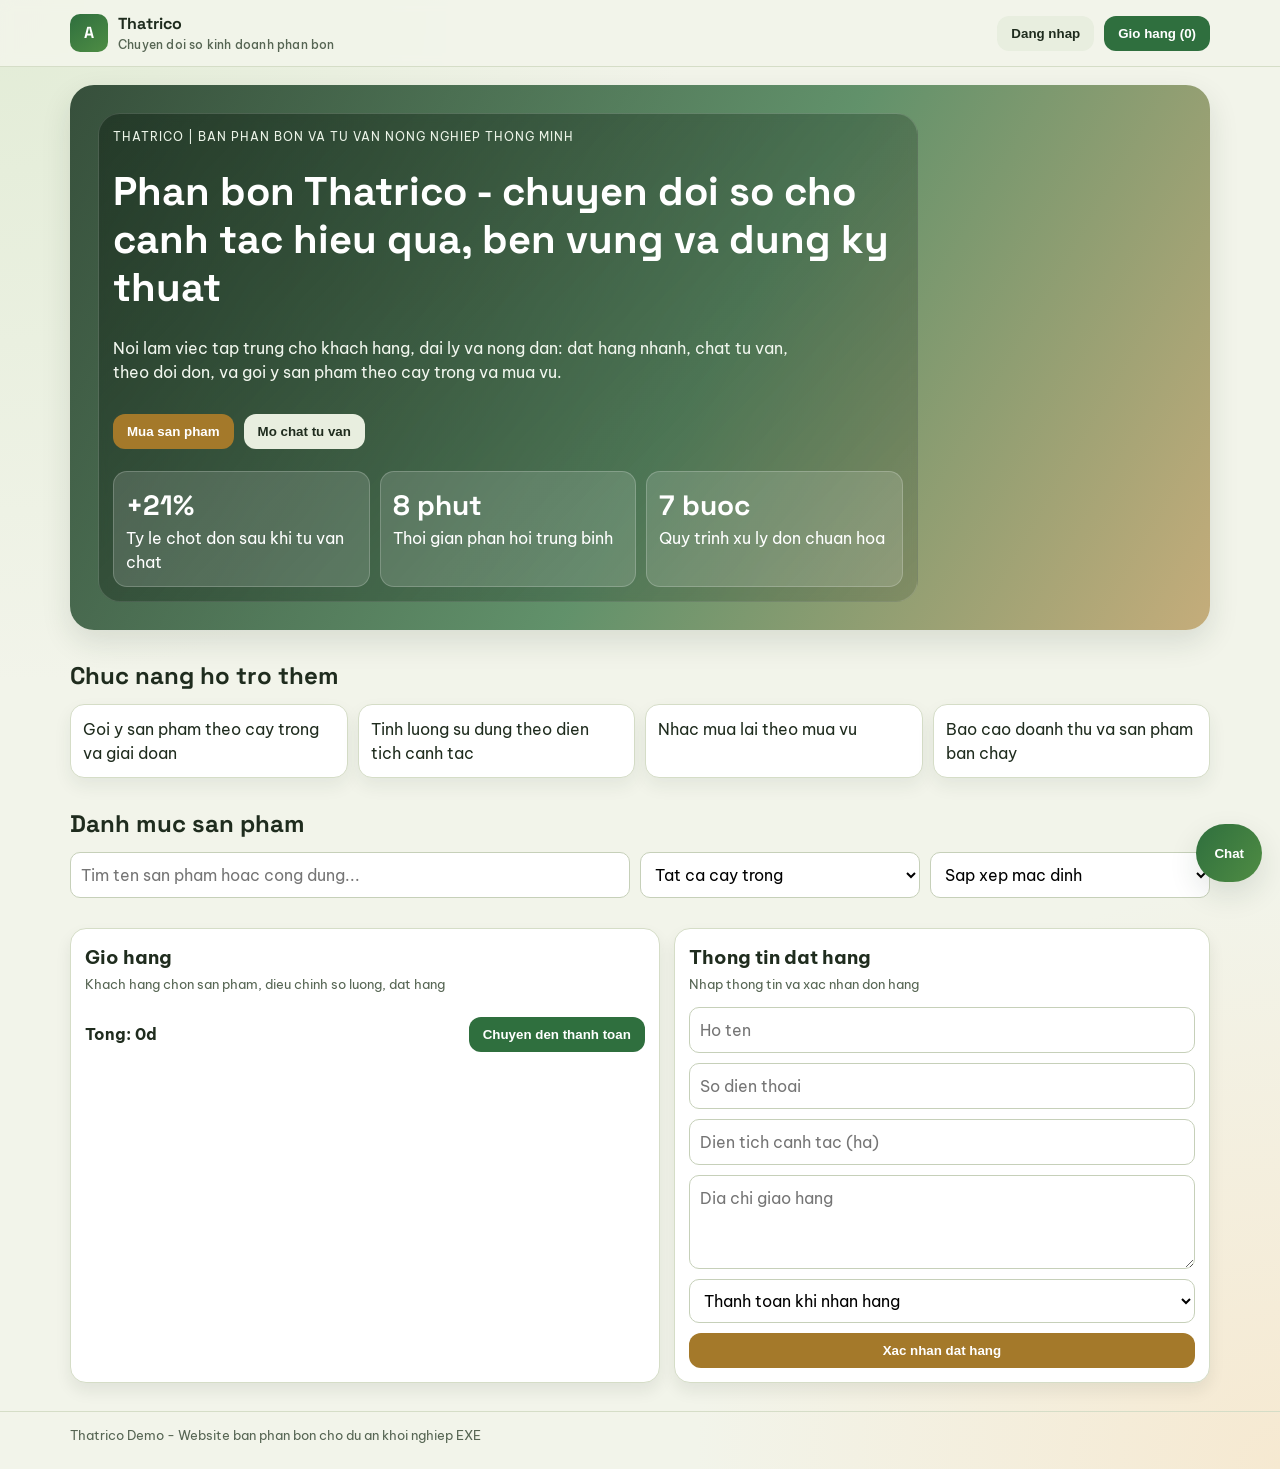
==== frontend/index.html @ 2e9a16a9 "Initial commit: Spring Boot backend with frontend integration" ====
<!doctype html>
<html lang="vi">
<head>
  <meta charset="UTF-8" />
  <meta name="viewport" content="width=device-width, initial-scale=1.0" />
  <title>Thatrico - Phân bón thông minh cho nông dân</title>
  <link rel="preconnect" href="https://fonts.googleapis.com" />
  <link rel="preconnect" href="https://fonts.gstatic.com" crossorigin />
  <link href="https://fonts.googleapis.com/css2?family=Be+Vietnam+Pro:wght@400;500;600;700;800&family=Space+Grotesk:wght@500;700&display=swap" rel="stylesheet" />
  <link rel="stylesheet" href="styles.css" />
</head>
<body>
  <header class="topbar">
    <div class="container topbar-inner">
      <a class="logo" href="#">
        <span class="logo-mark">A</span>
        <span class="logo-text">
          Thatrico
          <small>Chuyen doi so kinh doanh phan bon</small>
        </span>
      </a>
      <nav class="top-actions">
        <button id="authBtn" class="btn btn-ghost">Dang nhap</button>
        <button id="openCart" class="btn btn-primary">Gio hang (<span id="cartCount">0</span>)</button>
      </nav>
    </div>
  </header>

  <main>
    <section class="hero container">
      <div class="hero-overlay">
        <div class="hero-copy">
          <p class="eyebrow">Thatrico | Ban phan bon va tu van nong nghiep thong minh</p>
          <h1>Phan bon Thatrico - chuyen doi so cho canh tac hieu qua, ben vung va dung ky thuat</h1>
          <p class="hero-desc">
            Noi lam viec tap trung cho khach hang, dai ly va nong dan: dat hang nhanh, chat tu van,
            theo doi don, va goi y san pham theo cay trong va mua vu.
          </p>
          <div class="hero-cta">
            <button class="btn btn-secondary" data-scroll="#catalog">Mua san pham</button>
            <button class="btn btn-ghost" id="openChatFromHero">Mo chat tu van</button>
          </div>
          <div class="hero-metrics">
            <article class="kpi-card">
              <strong>+21%</strong>
              <span>Ty le chot don sau khi tu van chat</span>
            </article>
            <article class="kpi-card">
              <strong>8 phut</strong>
              <span>Thoi gian phan hoi trung binh</span>
            </article>
            <article class="kpi-card">
              <strong>7 buoc</strong>
              <span>Quy trinh xu ly don chuan hoa</span>
            </article>
          </div>
        </div>
      </div>
    </section>

    <section class="features container">
      <h2>Chuc nang ho tro them</h2>
      <div class="feature-grid">
        <div class="feature-item">Goi y san pham theo cay trong va giai doan</div>
        <div class="feature-item">Tinh luong su dung theo dien tich canh tac</div>
        <div class="feature-item">Nhac mua lai theo mua vu</div>
        <div class="feature-item">Bao cao doanh thu va san pham ban chay</div>
      </div>
    </section>

    <section id="catalog" class="container catalog-wrap">
      <h2>Danh muc san pham</h2>
      <div class="filters">
        <input id="searchInput" type="text" placeholder="Tim ten san pham hoac cong dung..." />
        <select id="cropFilter">
          <option value="all">Tat ca cay trong</option>
          <option value="lua">Lua</option>
          <option value="cafe">Ca phe</option>
          <option value="rau">Rau mau</option>
          <option value="cay-an-trai">Cay an trai</option>
        </select>
        <select id="sortFilter">
          <option value="default">Sap xep mac dinh</option>
          <option value="priceAsc">Gia tang dan</option>
          <option value="priceDesc">Gia giam dan</option>
        </select>
      </div>
      <div id="productGrid" class="product-grid"></div>
    </section>

    <section class="container flow-layout">
      <article class="panel">
        <div class="panel-head">
          <h3>Gio hang</h3>
          <p>Khach hang chon san pham, dieu chinh so luong, dat hang</p>
        </div>
        <div id="cartItems" class="list"></div>
        <div id="cartQuoteInfo" class="muted cart-quote"></div>
        <div class="panel-foot">
          <strong>Tong: <span id="cartTotal">0d</span></strong>
          <button id="checkoutBtn" class="btn btn-primary">Chuyen den thanh toan</button>
        </div>
      </article>

      <article class="panel">
        <div class="panel-head">
          <h3>Thong tin dat hang</h3>
          <p>Nhap thong tin va xac nhan don hang</p>
        </div>
        <form id="orderForm" class="checkout-form">
          <input id="customerName" type="text" placeholder="Ho ten" required />
          <input id="customerPhone" type="tel" placeholder="So dien thoai" required />
          <input id="customerArea" type="text" placeholder="Dien tich canh tac (ha)" />
          <textarea id="customerAddress" rows="3" placeholder="Dia chi giao hang" required></textarea>
          <select id="paymentMethod">
            <option value="COD">Thanh toan khi nhan hang</option>
            <option value="Bank">Chuyen khoan ngan hang</option>
          </select>
          <button type="submit" class="btn btn-secondary">Xac nhan dat hang</button>
        </form>
      </article>
    </section>
  </main>

  <button id="chatToggle" class="chat-toggle" aria-label="Mo chat">Chat</button>

  <section id="chatBox" class="chatbox hidden" aria-label="Khung chat tu van">
    <div class="chat-head">Tro ly nong nghiep</div>
    <div id="chatLog" class="chat-log"></div>
    <div class="quick-ask">
      <button class="chip" data-question="Toi trong lua, can tang de nhanh">Lua can tang de nhanh</button>
      <button class="chip" data-question="Ca phe bi vang la thi dung gi">Ca phe vang la</button>
      <button class="chip" data-question="Goi y combo cho rau an la">Combo rau mau</button>
    </div>
    <form id="chatForm" class="chat-input">
      <input id="chatInput" type="text" placeholder="Nhap cau hoi cua ban..." />
      <button class="btn btn-primary" type="submit">Gui</button>
    </form>
  </section>

  <footer class="footer">
    <div class="container">Thatrico Demo - Website ban phan bon cho du an khoi nghiep EXE</div>
  </footer>

  <div id="authModal" class="auth-modal hidden" aria-hidden="true">
    <div class="auth-modal-backdrop" data-auth-close></div>
    <section class="auth-modal-panel" role="dialog" aria-modal="true" aria-labelledby="authModalTitle">
      <button class="auth-modal-close" type="button" data-auth-close aria-label="Dong popup">&times;</button>
      <div class="auth-modal-header">
        <p class="eyebrow">Tai khoan Thatrico</p>
        <h2 id="authModalTitle">Dang nhap hoac dang ky</h2>
        <p>Dang nhap chi can so dien thoai / email va mat khau. Dang ky bang Gmail + OTP va co them so dien thoai de ho tro dang nhap.</p>
      </div>

      <div class="auth-tabs">
        <button class="btn btn-ghost auth-tab active" type="button" data-auth-tab="login">Dang nhap</button>
        <button class="btn btn-ghost auth-tab" type="button" data-auth-tab="register">Dang ky</button>
      </div>

      <div class="auth-panels">
        <form id="loginForm" class="checkout-form auth-panel active" data-auth-panel="login">
          <input id="loginIdentifier" type="text" placeholder="So dien thoai / Email" required />
          <input id="loginPassword" type="password" placeholder="Mat khau" required />
          <button type="submit" class="btn btn-primary">Dang nhap</button>
        </form>

        <form id="registerForm" class="checkout-form auth-panel hidden" data-auth-panel="register">
          <input id="registerName" type="text" placeholder="Ten tai khoan" required />
          <input id="registerPhone" type="tel" placeholder="So dien thoai" required />
          <input id="registerEmail" type="email" placeholder="Email Gmail" required />
          <input id="registerPassword" type="password" placeholder="Mat khau toi thieu 6 ky tu" required />
          <button type="button" id="requestOtpBtn" class="btn btn-secondary">Gui OTP</button>
          <div id="otpBlock" class="hidden">
            <input id="registerOtp" type="text" inputmode="numeric" placeholder="Nhap ma OTP" />
            <button type="submit" class="btn btn-primary">Xac thuc va tao tai khoan</button>
          </div>
        </form>

        <div id="authStatus" class="auth-status muted"></div>
      </div>
    </section>
  </div>

  <script src="app.js"></script>
</body>
</html>
---- frontend/styles.css ----
:root {
  --bg: #f2f4ea;
  --surface: #ffffff;
  --surface-2: #f7faef;
  --line: #d5ddc7;
  --text: #1f2c1e;
  --muted: #566553;
  --brand: #2f6f3e;
  --brand-2: #a4792a;
  --accent: #203f2f;
  --danger: #ae3c35;
  --radius: 16px;
  --shadow: 0 12px 30px rgba(26, 47, 30, 0.12);
}

* {
  box-sizing: border-box;
}

html,
body {
  margin: 0;
  padding: 0;
}

body {
  color: var(--text);
  background:
    radial-gradient(circle at 0% 0%, #e2ecd6 0, transparent 35%),
    radial-gradient(circle at 100% 100%, #f6e9d1 0, transparent 30%),
    var(--bg);
  font-family: "Be Vietnam Pro", "Segoe UI", sans-serif;
  line-height: 1.5;
}

.container {
  width: min(1140px, 92%);
  margin-inline: auto;
}

.topbar {
  position: sticky;
  top: 0;
  z-index: 40;
  border-bottom: 1px solid var(--line);
  background: rgba(242, 244, 234, 0.9);
  backdrop-filter: blur(6px);
}

.topbar-inner {
  display: flex;
  align-items: center;
  justify-content: space-between;
  gap: 14px;
  padding: 12px 0;
}

.logo {
  text-decoration: none;
  color: inherit;
  display: flex;
  align-items: center;
  gap: 10px;
}

.logo-mark {
  width: 38px;
  height: 38px;
  display: grid;
  place-items: center;
  border-radius: 10px;
  background: linear-gradient(145deg, var(--brand), #4e8d44);
  color: #fff;
  font-family: "Space Grotesk", sans-serif;
  font-weight: 700;
}

.logo-text {
  font-weight: 800;
  font-family: "Space Grotesk", sans-serif;
  letter-spacing: 0.2px;
}

.logo-text small {
  display: block;
  font-size: 12px;
  color: var(--muted);
  font-weight: 500;
  font-family: "Be Vietnam Pro", sans-serif;
}

.top-actions {
  display: flex;
  gap: 10px;
}

.btn {
  border: none;
  border-radius: 12px;
  padding: 10px 14px;
  font-weight: 600;
  cursor: pointer;
  transition: transform 0.15s ease, opacity 0.2s ease, background-color 0.2s ease;
}

.btn:hover {
  transform: translateY(-1px);
}

.btn-primary {
  color: #fff;
  background: var(--brand);
}

.btn-secondary {
  color: #fff;
  background: var(--brand-2);
}

.btn-ghost {
  color: var(--text);
  background: #e8eedf;
}

.hero {
  margin-top: 18px;
  overflow: hidden;
  border-radius: 24px;
  box-shadow: var(--shadow);
  background: linear-gradient(120deg, rgba(21, 49, 29, 0.84), rgba(47, 111, 62, 0.74) 55%, rgba(164, 121, 42, 0.58)), url("Picture/phanbonHomePage.jpg") center/cover no-repeat;
  color: #fff;
}

.hero-overlay {
  min-height: 420px;
  padding: 28px;
  display: flex;
  align-items: stretch;
}

.hero-copy {
  width: min(820px, 100%);
  display: flex;
  flex-direction: column;
  justify-content: center;
  gap: 14px;
  padding: 14px;
  background: linear-gradient(135deg, rgba(11, 27, 15, 0.44), rgba(11, 27, 15, 0.14));
  border: 1px solid rgba(255, 255, 255, 0.14);
  border-radius: 22px;
  backdrop-filter: blur(4px);
}

.hero-metrics {
  display: grid;
  grid-template-columns: repeat(3, minmax(0, 1fr));
  gap: 10px;
  margin-top: 8px;
}

.eyebrow {
  margin: 0;
  color: #ecf4e8;
  text-transform: uppercase;
  letter-spacing: 1px;
  font-size: 12px;
}

.hero h1 {
  margin: 8px 0 10px;
  line-height: 1.2;
  font-family: "Space Grotesk", sans-serif;
  font-size: clamp(28px, 4vw, 40px);
}

.hero-desc {
  margin: 0;
  color: #f2f7ef;
  max-width: 62ch;
}

.hero-cta {
  margin-top: 16px;
  display: flex;
  gap: 10px;
  flex-wrap: wrap;
}

.hero-right {
  display: grid;
  gap: 10px;
}

.kpi-card {
  background: rgba(255, 255, 255, 0.14);
  border: 1px solid rgba(255, 255, 255, 0.2);
  border-radius: 14px;
  padding: 12px;
}

.kpi-card strong {
  display: block;
  font-size: 28px;
  font-family: "Space Grotesk", sans-serif;
}

.features,
.catalog-wrap {
  margin-top: 28px;
}

.auth-section {
  margin-top: 28px;
}

.auth-modal {
  position: fixed;
  inset: 0;
  z-index: 120;
  display: grid;
  place-items: center;
}

.auth-modal-backdrop {
  position: absolute;
  inset: 0;
  background: rgba(16, 30, 18, 0.58);
  backdrop-filter: blur(5px);
}

.auth-modal-panel {
  position: relative;
  width: min(720px, calc(100vw - 24px));
  max-height: calc(100vh - 24px);
  overflow: auto;
  border-radius: 24px;
  border: 1px solid rgba(255, 255, 255, 0.16);
  background: rgba(252, 254, 249, 0.98);
  box-shadow: 0 24px 70px rgba(18, 34, 19, 0.35);
  padding: 22px;
}

.auth-modal-close {
  position: absolute;
  top: 12px;
  right: 14px;
  border: none;
  background: transparent;
  color: var(--muted);
  font-size: 34px;
  line-height: 1;
  cursor: pointer;
}

.auth-modal-header h2 {
  margin: 4px 0 8px;
  font-family: "Space Grotesk", sans-serif;
}

.auth-modal-header p {
  margin: 0;
  color: var(--muted);
}

.auth-tabs {
  display: flex;
  gap: 8px;
  flex-wrap: wrap;
  margin-top: 16px;
}

.auth-tab.active {
  background: #dce9ca;
}

.auth-panels {
  margin-top: 14px;
}

.auth-panel {
  display: grid;
  gap: 10px;
}

.auth-panel.hidden {
  display: none;
}

.auth-status {
  margin-top: 12px;
  padding: 10px;
  border-radius: 12px;
  background: #eef5e5;
  border: 1px solid #d9e5ca;
}

.auth-intro {
  margin-bottom: 12px;
}

.auth-intro h2 {
  margin: 0 0 8px;
  font-family: "Space Grotesk", sans-serif;
}

.auth-intro p {
  margin: 0;
  max-width: 78ch;
  color: var(--muted);
}

.auth-grid {
  display: grid;
  grid-template-columns: repeat(2, minmax(0, 1fr));
  gap: 14px;
}

.auth-card {
  min-height: 100%;
}

.auth-status {
  margin-top: 10px;
}

.features h2,
.catalog-wrap h2,
.admin-head h2 {
  margin: 0 0 10px;
  font-family: "Space Grotesk", sans-serif;
}

.feature-grid {
  display: grid;
  grid-template-columns: repeat(4, minmax(0, 1fr));
  gap: 10px;
}

.feature-item {
  background: var(--surface);
  border: 1px solid var(--line);
  border-radius: 14px;
  padding: 12px;
  box-shadow: 0 8px 18px rgba(33, 57, 38, 0.07);
}

.filters {
  display: grid;
  grid-template-columns: 2fr 1fr 1fr;
  gap: 10px;
  margin-bottom: 12px;
}

input,
textarea,
select {
  width: 100%;
  border: 1px solid #c6d0b9;
  border-radius: 10px;
  padding: 10px;
  font: inherit;
  background: #fff;
}

.product-grid {
  display: grid;
  grid-template-columns: repeat(4, minmax(0, 1fr));
  gap: 12px;
}

.product {
  border: 1px solid var(--line);
  border-radius: 15px;
  background: var(--surface);
  overflow: hidden;
  box-shadow: 0 8px 16px rgba(31, 51, 28, 0.07);
}

.product-cover {
  min-height: 124px;
  display: grid;
  place-items: center;
  font-size: 40px;
  background: linear-gradient(135deg, #deead2, #f8edd8);
}

.product-body {
  padding: 12px;
  display: grid;
  gap: 8px;
}

.tag {
  width: fit-content;
  font-size: 12px;
  font-weight: 700;
  padding: 4px 8px;
  border-radius: 999px;
  background: #eaf3e0;
  color: #2d5233;
}

.price {
  font-weight: 800;
  font-size: 18px;
}

.muted {
  color: var(--muted);
  font-size: 13px;
}

.flow-layout {
  margin-top: 18px;
  display: grid;
  grid-template-columns: 1.1fr 1fr;
  gap: 14px;
}

.panel {
  border: 1px solid var(--line);
  border-radius: var(--radius);
  background: var(--surface);
  box-shadow: 0 8px 16px rgba(20, 42, 25, 0.08);
  padding: 14px;
}

.panel-head h3 {
  margin: 0;
}

.panel-head p {
  margin: 4px 0 12px;
  color: var(--muted);
  font-size: 13px;
}

.list {
  display: grid;
  gap: 8px;
  max-height: 320px;
  overflow: auto;
}

.cart-quote {
  margin: 8px 0 0;
}

.row-item {
  border: 1px solid #dce4cf;
  border-radius: 12px;
  background: var(--surface-2);
  padding: 10px;
  display: flex;
  justify-content: space-between;
  align-items: center;
  gap: 8px;
}

.row-actions {
  display: flex;
  gap: 6px;
}

.qty-btn {
  border: none;
  width: 30px;
  height: 30px;
  border-radius: 9px;
  cursor: pointer;
  background: #e5eed9;
}

.remove-btn {
  border: none;
  border-radius: 9px;
  padding: 6px 8px;
  color: #fff;
  background: var(--danger);
  cursor: pointer;
}

.panel-foot {
  margin-top: 10px;
  display: flex;
  justify-content: space-between;
  align-items: center;
  gap: 10px;
}

.checkout-form {
  display: grid;
  gap: 10px;
}

.admin {
  margin-top: 24px;
  border: 2px dashed #bac8aa;
  border-radius: var(--radius);
  background: #fcfef9;
  padding: 16px;
}

.hidden {
  display: none;
}

.admin-head p {
  margin: 0;
  color: var(--muted);
}

.stats {
  margin-top: 12px;
  display: grid;
  grid-template-columns: repeat(3, minmax(0, 1fr));
  gap: 10px;
}

.stat {
  border: 1px solid #d7e3cb;
  border-radius: 12px;
  background: #f1f8e8;
  padding: 12px;
}

.stat span {
  display: block;
  color: var(--muted);
  font-size: 13px;
}

.stat strong {
  font-size: 24px;
  font-family: "Space Grotesk", sans-serif;
}

.admin-tabs {
  margin-top: 12px;
  display: flex;
  flex-wrap: wrap;
  gap: 8px;
}

.tab-btn.active {
  background: #dbe9ca;
}

.tab-pane {
  margin-top: 10px;
}

.product-form {
  display: grid;
  gap: 10px;
  grid-template-columns: repeat(2, minmax(0, 1fr));
}

.product-form button {
  grid-column: span 2;
}

.support-list {
  margin: 0;
  padding-left: 20px;
  display: grid;
  gap: 6px;
}

.chat-toggle {
  position: fixed;
  right: 18px;
  bottom: 18px;
  z-index: 60;
  border: none;
  border-radius: 999px;
  height: 58px;
  padding: 0 18px;
  font-weight: 700;
  color: #fff;
  background: linear-gradient(125deg, var(--brand), #4f8c43);
  box-shadow: var(--shadow);
  cursor: pointer;
}

.chatbox {
  position: fixed;
  right: 18px;
  bottom: 86px;
  z-index: 61;
  width: min(340px, calc(100vw - 24px));
  border-radius: 16px;
  border: 1px solid var(--line);
  background: #fff;
  overflow: hidden;
  box-shadow: var(--shadow);
}

.chat-head {
  padding: 10px 12px;
  color: #fff;
  background: linear-gradient(125deg, #2d5f3b, #4f8c43);
  font-weight: 700;
}

.chat-log {
  min-height: 220px;
  max-height: 260px;
  overflow: auto;
  padding: 10px;
  background: #f9fcf5;
  display: grid;
  gap: 8px;
}

.msg {
  max-width: 85%;
  border-radius: 12px;
  padding: 8px 10px;
  font-size: 14px;
}

.msg.user {
  margin-left: auto;
  background: #dcefd4;
}

.msg.bot {
  background: #fff;
  border: 1px solid #d3e0c4;
}

.quick-ask {
  border-top: 1px solid var(--line);
  padding: 8px 10px;
  display: flex;
  flex-wrap: wrap;
  gap: 6px;
}

.chip {
  border: none;
  border-radius: 999px;
  padding: 6px 10px;
  font-size: 12px;
  background: #ebf2df;
  cursor: pointer;
}

.chat-input {
  border-top: 1px solid var(--line);
  padding: 10px;
  display: flex;
  gap: 8px;
}

.footer {
  margin-top: 28px;
  border-top: 1px solid var(--line);
  padding: 14px 0 24px;
  color: var(--muted);
  font-size: 13px;
}

@media (max-width: 1024px) {
  .flow-layout {
    grid-template-columns: 1fr;
  }

  .product-grid {
    grid-template-columns: repeat(3, minmax(0, 1fr));
  }

  .feature-grid {
    grid-template-columns: repeat(2, minmax(0, 1fr));
  }

  .hero-metrics {
    grid-template-columns: 1fr;
  }

  .auth-grid {
    grid-template-columns: 1fr;
  }
}

@media (max-width: 720px) {
  .filters,
  .product-form {
    grid-template-columns: 1fr;
  }

  .product-form button {
    grid-column: auto;
  }

  .product-grid {
    grid-template-columns: repeat(2, minmax(0, 1fr));
  }

  .stats {
    grid-template-columns: 1fr;
  }

  .topbar-inner {
    flex-wrap: wrap;
  }

  .hero-overlay {
    min-height: 360px;
    padding: 16px;
  }

  .hero-copy {
    padding: 12px;
  }

  .auth-section {
    margin-top: 20px;
  }
}

@media (max-width: 520px) {
  .product-grid {
    grid-template-columns: 1fr;
  }

  .panel-foot {
    flex-direction: column;
    align-items: stretch;
  }

  .chat-toggle {
    height: 50px;
    right: 12px;
    bottom: 12px;
  }

  .chatbox {
    right: 12px;
    width: calc(100vw - 24px);
  }
}
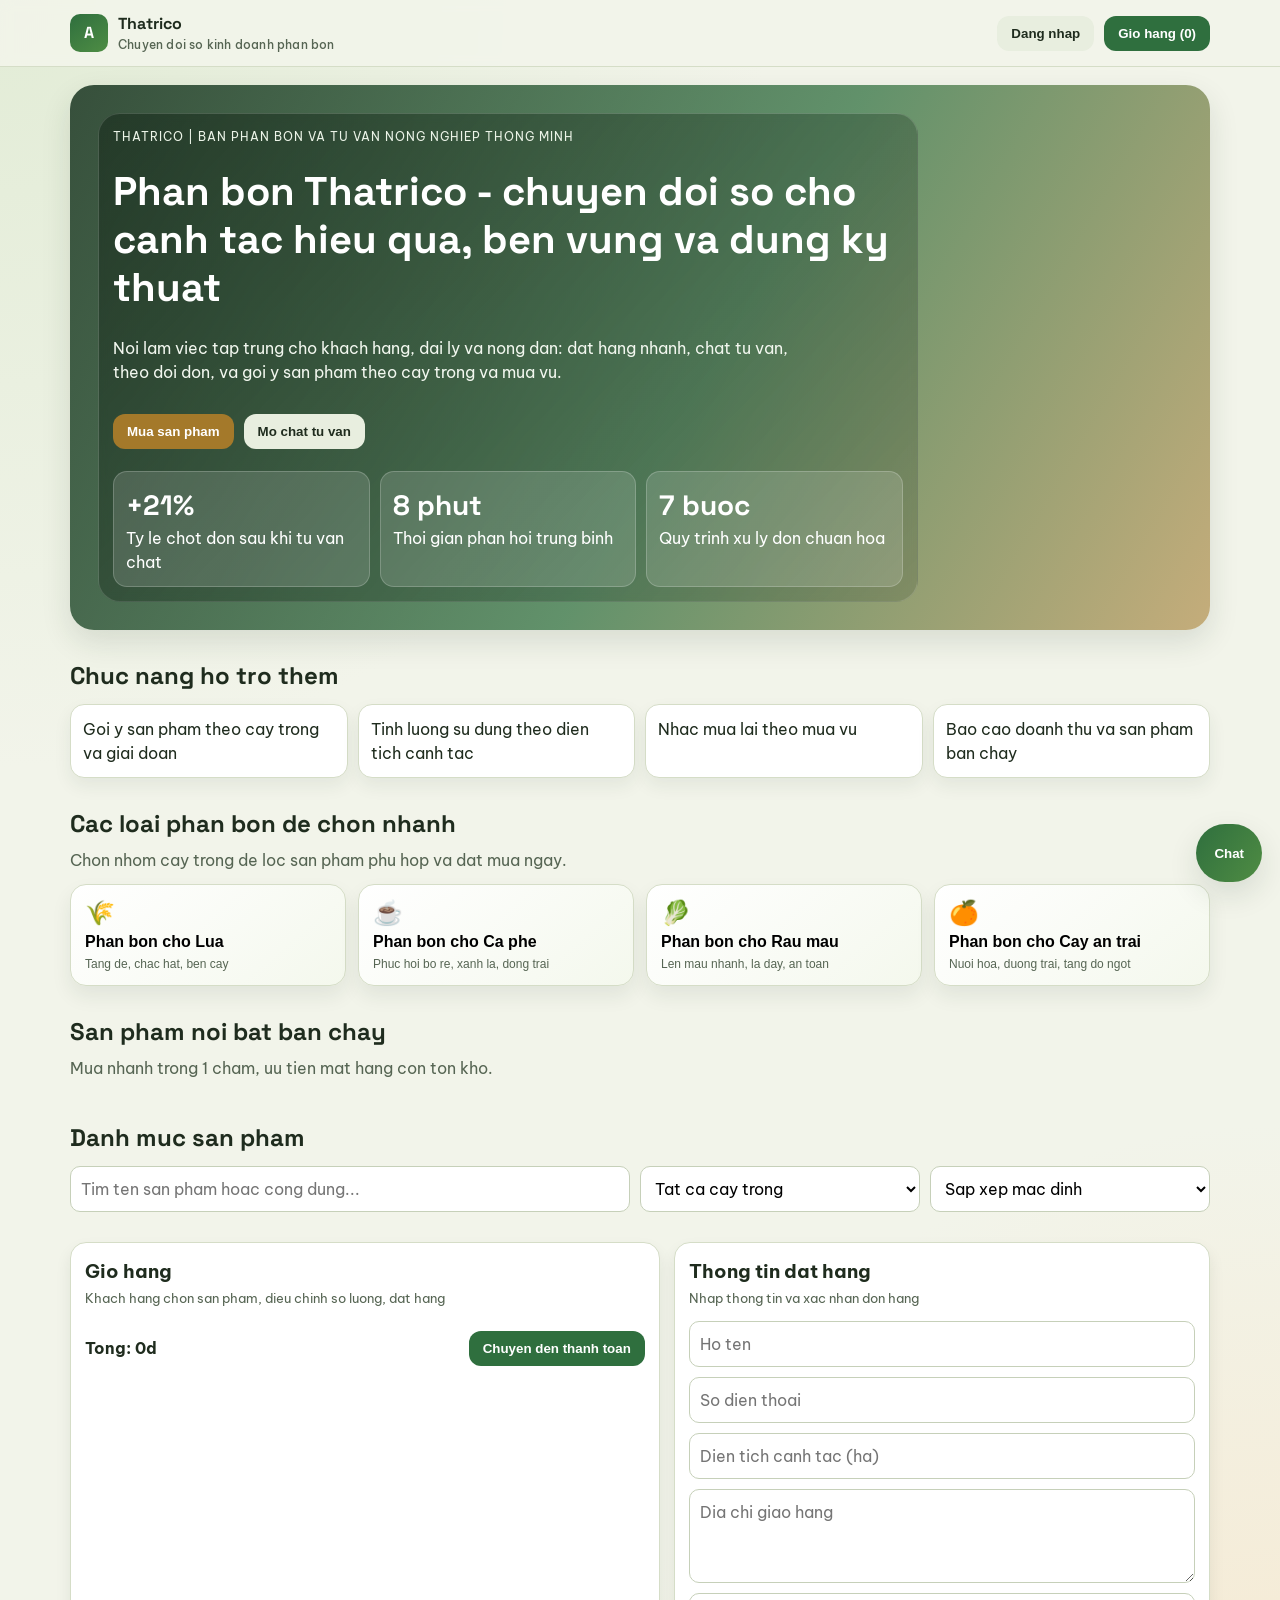
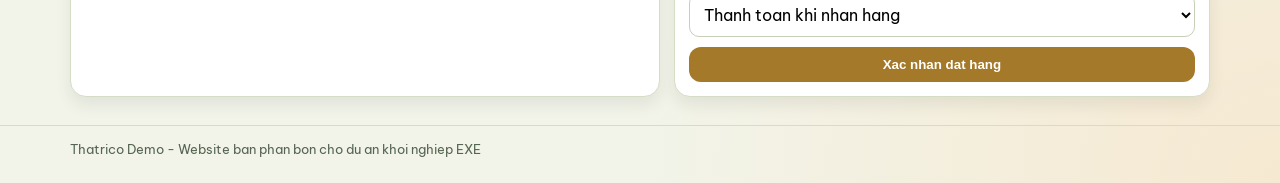
==== commit d9501a2f: "Improve homepage product visibility and quick purchase flow" ====
--- a/frontend/index.html
+++ b/frontend/index.html
@@ -68,6 +68,43 @@
       </div>
     </section>
 
+    <section class="container category-showcase">
+      <div class="section-head">
+        <h2>Cac loai phan bon de chon nhanh</h2>
+        <p>Chon nhom cay trong de loc san pham phu hop va dat mua ngay.</p>
+      </div>
+      <div class="category-grid">
+        <button class="category-card" type="button" data-quick-crop="lua" data-scroll="#catalog">
+          <span class="category-icon">🌾</span>
+          <strong>Phan bon cho Lua</strong>
+          <small>Tang de, chac hat, ben cay</small>
+        </button>
+        <button class="category-card" type="button" data-quick-crop="cafe" data-scroll="#catalog">
+          <span class="category-icon">☕</span>
+          <strong>Phan bon cho Ca phe</strong>
+          <small>Phuc hoi bo re, xanh la, dong trai</small>
+        </button>
+        <button class="category-card" type="button" data-quick-crop="rau" data-scroll="#catalog">
+          <span class="category-icon">🥬</span>
+          <strong>Phan bon cho Rau mau</strong>
+          <small>Len mau nhanh, la day, an toan</small>
+        </button>
+        <button class="category-card" type="button" data-quick-crop="cay-an-trai" data-scroll="#catalog">
+          <span class="category-icon">🍊</span>
+          <strong>Phan bon cho Cay an trai</strong>
+          <small>Nuoi hoa, duong trai, tang do ngot</small>
+        </button>
+      </div>
+    </section>
+
+    <section class="container spotlight-wrap">
+      <div class="section-head">
+        <h2>San pham noi bat ban chay</h2>
+        <p>Mua nhanh trong 1 cham, uu tien mat hang con ton kho.</p>
+      </div>
+      <div id="spotlightGrid" class="spotlight-grid"></div>
+    </section>
+
     <section id="catalog" class="container catalog-wrap">
       <h2>Danh muc san pham</h2>
       <div class="filters">
--- a/frontend/styles.css
+++ b/frontend/styles.css
@@ -207,6 +207,103 @@
 .features,
 .catalog-wrap {
   margin-top: 28px;
+}
+
+.category-showcase,
+.spotlight-wrap {
+  margin-top: 28px;
+}
+
+.section-head h2 {
+  margin: 0;
+  font-family: "Space Grotesk", sans-serif;
+}
+
+.section-head p {
+  margin: 6px 0 0;
+  color: var(--muted);
+}
+
+.category-grid {
+  margin-top: 12px;
+  display: grid;
+  grid-template-columns: repeat(4, minmax(0, 1fr));
+  gap: 12px;
+}
+
+.category-card {
+  border: 1px solid var(--line);
+  border-radius: 16px;
+  padding: 14px;
+  background: linear-gradient(140deg, #ffffff, #f4f8ed);
+  text-align: left;
+  display: grid;
+  gap: 6px;
+  cursor: pointer;
+  box-shadow: 0 10px 20px rgba(28, 48, 32, 0.08);
+  transition: transform 0.15s ease, box-shadow 0.2s ease, border-color 0.2s ease;
+}
+
+.category-card:hover {
+  transform: translateY(-2px);
+  border-color: #96b383;
+  box-shadow: 0 14px 26px rgba(28, 48, 32, 0.13);
+}
+
+.category-icon {
+  font-size: 24px;
+}
+
+.category-card strong {
+  font-size: 16px;
+}
+
+.category-card small {
+  color: var(--muted);
+  font-size: 12px;
+}
+
+.spotlight-grid {
+  margin-top: 12px;
+  display: grid;
+  grid-template-columns: repeat(4, minmax(0, 1fr));
+  gap: 12px;
+}
+
+.spotlight-card {
+  border: 1px solid var(--line);
+  border-radius: 16px;
+  background: var(--surface);
+  box-shadow: 0 10px 18px rgba(25, 41, 25, 0.08);
+  padding: 14px;
+  display: grid;
+  gap: 8px;
+}
+
+.spotlight-top {
+  display: flex;
+  justify-content: space-between;
+  align-items: center;
+  gap: 8px;
+}
+
+.spotlight-icon {
+  width: 46px;
+  height: 46px;
+  border-radius: 12px;
+  display: grid;
+  place-items: center;
+  background: linear-gradient(135deg, #deead2, #f8edd8);
+  font-size: 23px;
+}
+
+.stock-pill {
+  font-size: 12px;
+  border-radius: 999px;
+  padding: 4px 9px;
+  background: #e9f1dd;
+  color: #2f6034;
+  font-weight: 700;
 }
 
 .auth-section {
@@ -675,6 +772,11 @@
     grid-template-columns: repeat(2, minmax(0, 1fr));
   }
 
+  .category-grid,
+  .spotlight-grid {
+    grid-template-columns: repeat(2, minmax(0, 1fr));
+  }
+
   .hero-metrics {
     grid-template-columns: 1fr;
   }
@@ -725,6 +827,11 @@
     grid-template-columns: 1fr;
   }
 
+  .category-grid,
+  .spotlight-grid {
+    grid-template-columns: 1fr;
+  }
+
   .panel-foot {
     flex-direction: column;
     align-items: stretch;
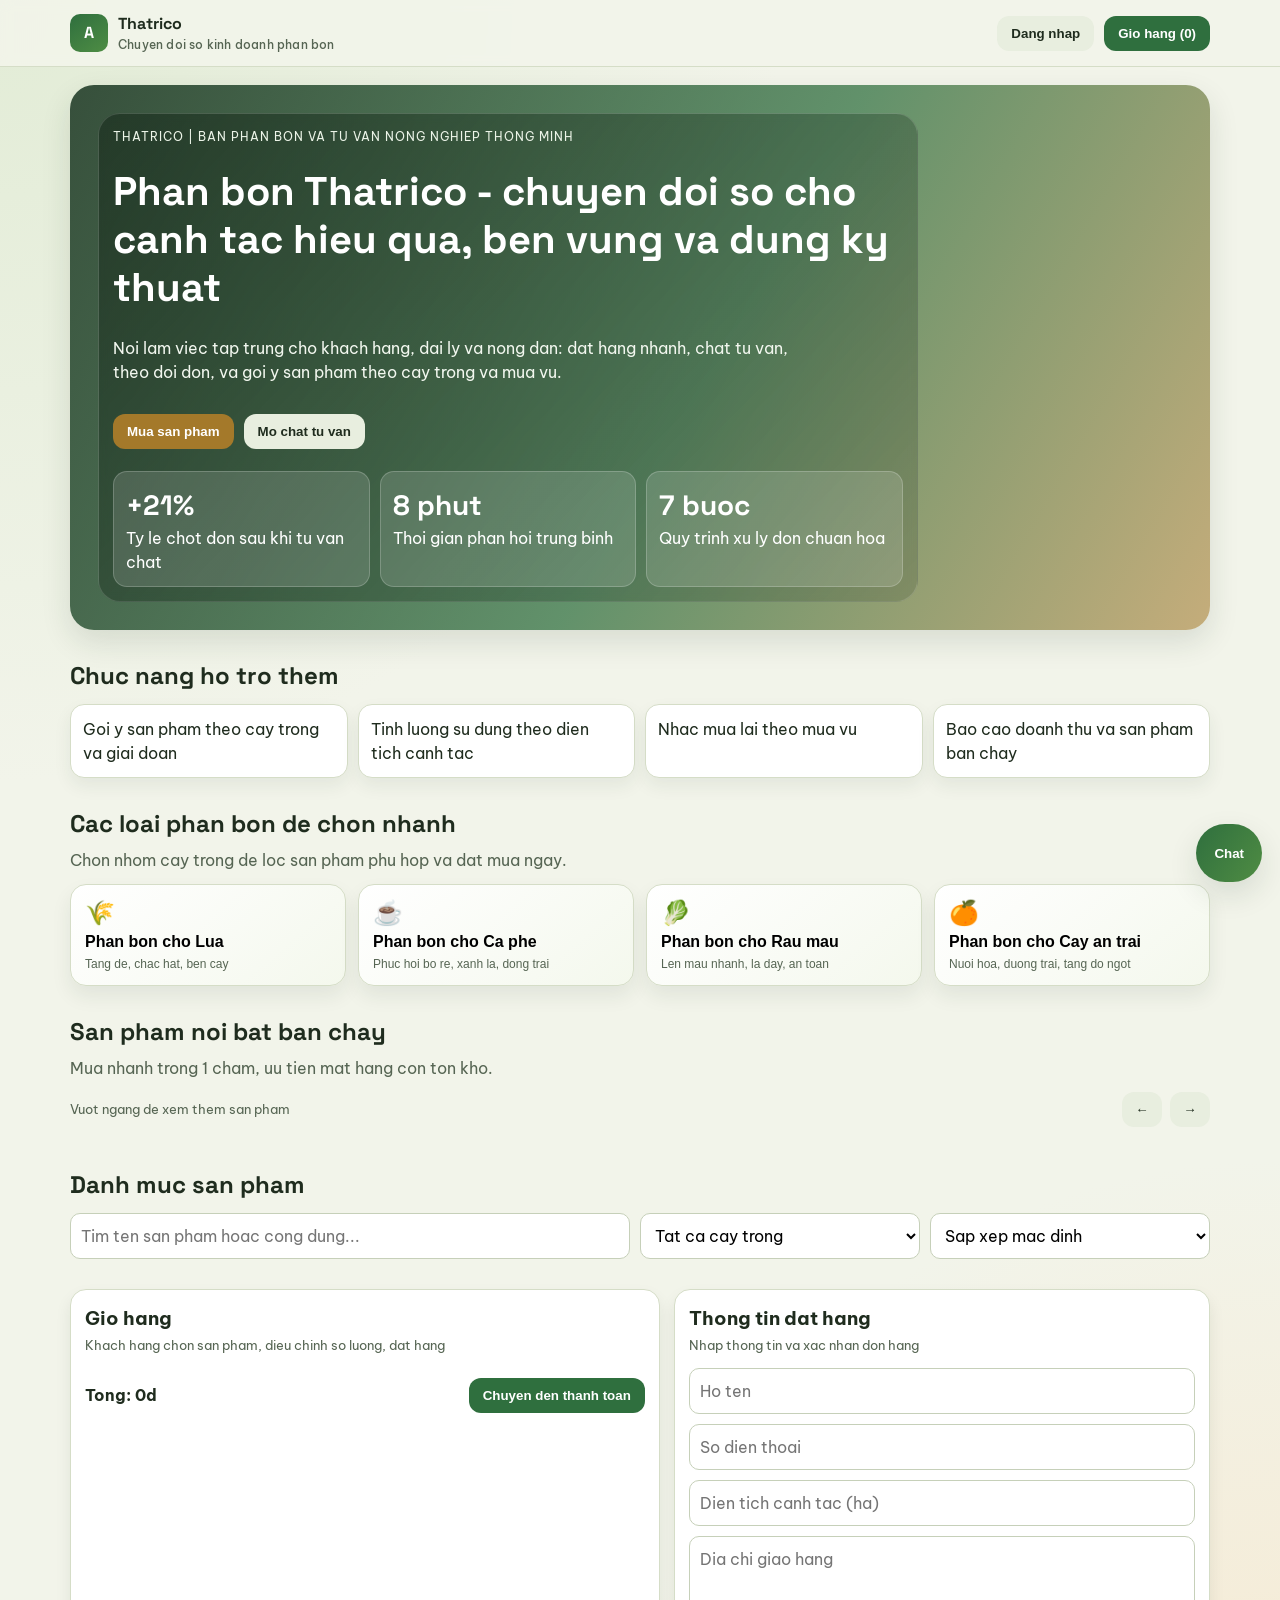
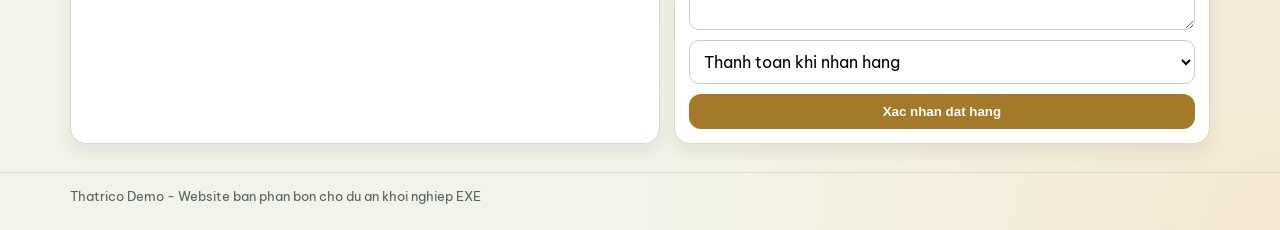
==== commit 9ab781fc: "Add mobile carousel for featured products" ====
--- a/frontend/index.html
+++ b/frontend/index.html
@@ -102,6 +102,13 @@
         <h2>San pham noi bat ban chay</h2>
         <p>Mua nhanh trong 1 cham, uu tien mat hang con ton kho.</p>
       </div>
+      <div class="spotlight-toolbar">
+        <div class="spotlight-hint">Vuot ngang de xem them san pham</div>
+        <div class="spotlight-controls" aria-label="Dieu huong san pham noi bat">
+          <button id="spotlightPrev" class="btn btn-ghost" type="button" aria-label="San pham truoc">&larr;</button>
+          <button id="spotlightNext" class="btn btn-ghost" type="button" aria-label="San pham tiep theo">&rarr;</button>
+        </div>
+      </div>
       <div id="spotlightGrid" class="spotlight-grid"></div>
     </section>
 
--- a/frontend/styles.css
+++ b/frontend/styles.css
@@ -268,6 +268,29 @@
   display: grid;
   grid-template-columns: repeat(4, minmax(0, 1fr));
   gap: 12px;
+}
+
+.spotlight-toolbar {
+  margin-top: 12px;
+  display: flex;
+  justify-content: space-between;
+  align-items: center;
+  gap: 10px;
+}
+
+.spotlight-hint {
+  color: var(--muted);
+  font-size: 13px;
+}
+
+.spotlight-controls {
+  display: flex;
+  gap: 8px;
+}
+
+.spotlight-controls .btn {
+  min-width: 40px;
+  padding-inline: 0;
 }
 
 .spotlight-card {
@@ -804,6 +827,26 @@
     grid-template-columns: 1fr;
   }
 
+  .spotlight-toolbar {
+    align-items: flex-start;
+    flex-direction: column;
+  }
+
+  .spotlight-grid {
+    grid-template-columns: none;
+    display: flex;
+    overflow-x: auto;
+    scroll-snap-type: x mandatory;
+    padding-bottom: 6px;
+    -webkit-overflow-scrolling: touch;
+  }
+
+  .spotlight-card {
+    min-width: 84%;
+    flex: 0 0 84%;
+    scroll-snap-align: start;
+  }
+
   .topbar-inner {
     flex-wrap: wrap;
   }
